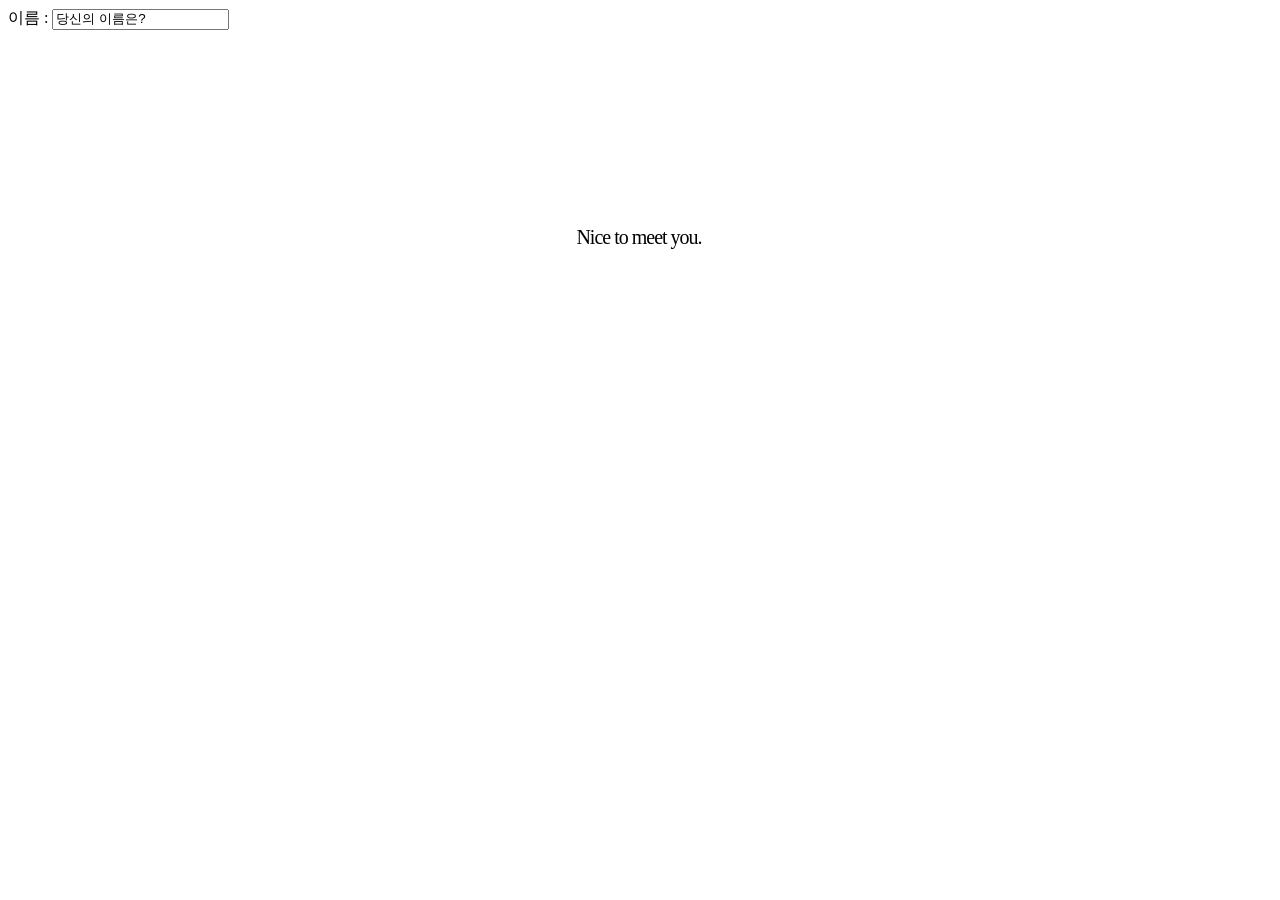
==== index.html @ ebc4fe9a "Add files via upload" ====
<!DOCTYPE html>
<meta charset="utf-8">
<html>
<head>
	<title>Nice to meet you.</title>
	<link rel="stylesheet" href="style.css" />
</head>
<body>
	<h1 id=NiceToMeetYou>Nice to meet you.</h2>
	<form name="frm" method="post" action="">
		이름 : <input type="text" value="당신의 이름은?">
	</form>
</body>
</html>
---- style.css ----
a {
    position: relative;
    width: 1440px;
    height: 1234px;

    background: #F2F2F2;
}

#NiceToMeetYou {
    position: absolute;
    width: 158px;
    height: 25px;
    left: calc(50% - 158px/2 - 1px);
    top: 212px;

    font-family: 'Lexend';
    font-style: normal;
    font-weight: 500;
    font-size: 20px;
    line-height: 25px;
    /* identical to box height */
    text-align: center;
    letter-spacing: -0.05em;

    color: #000000;
}
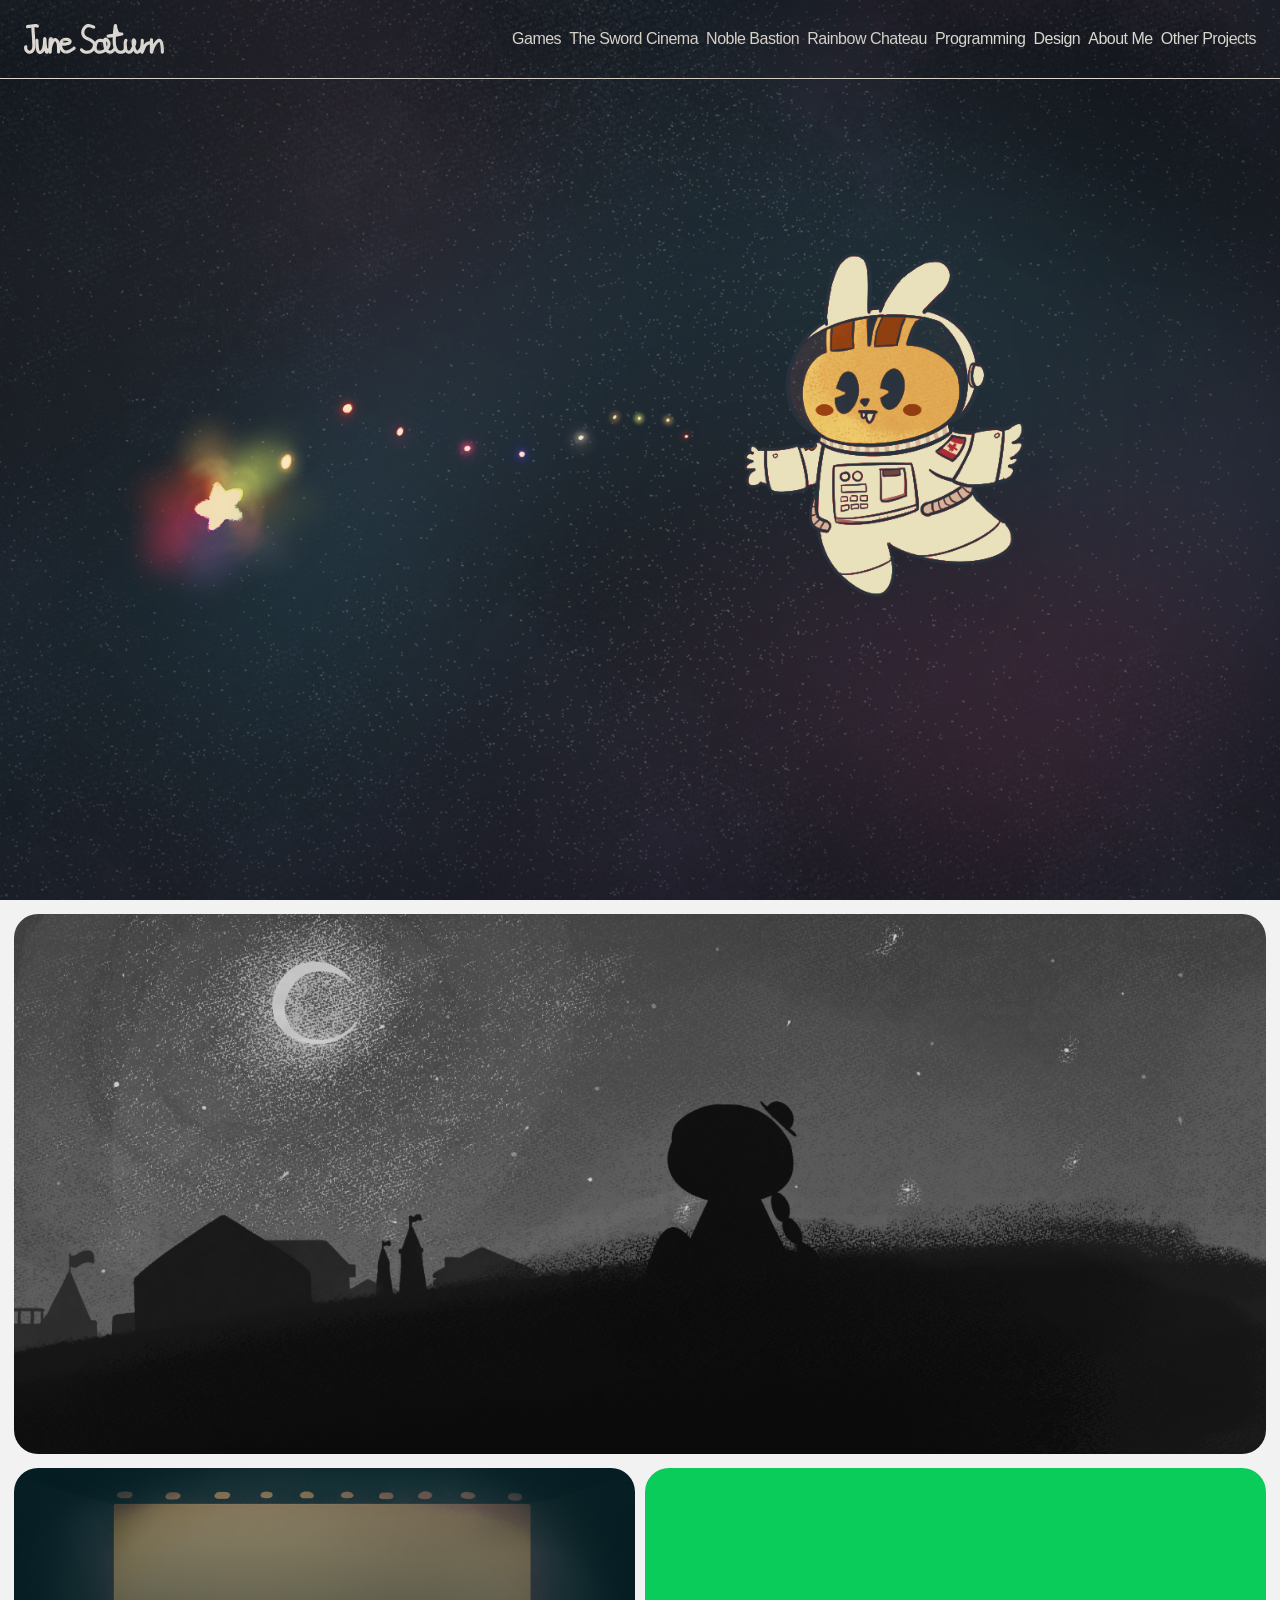
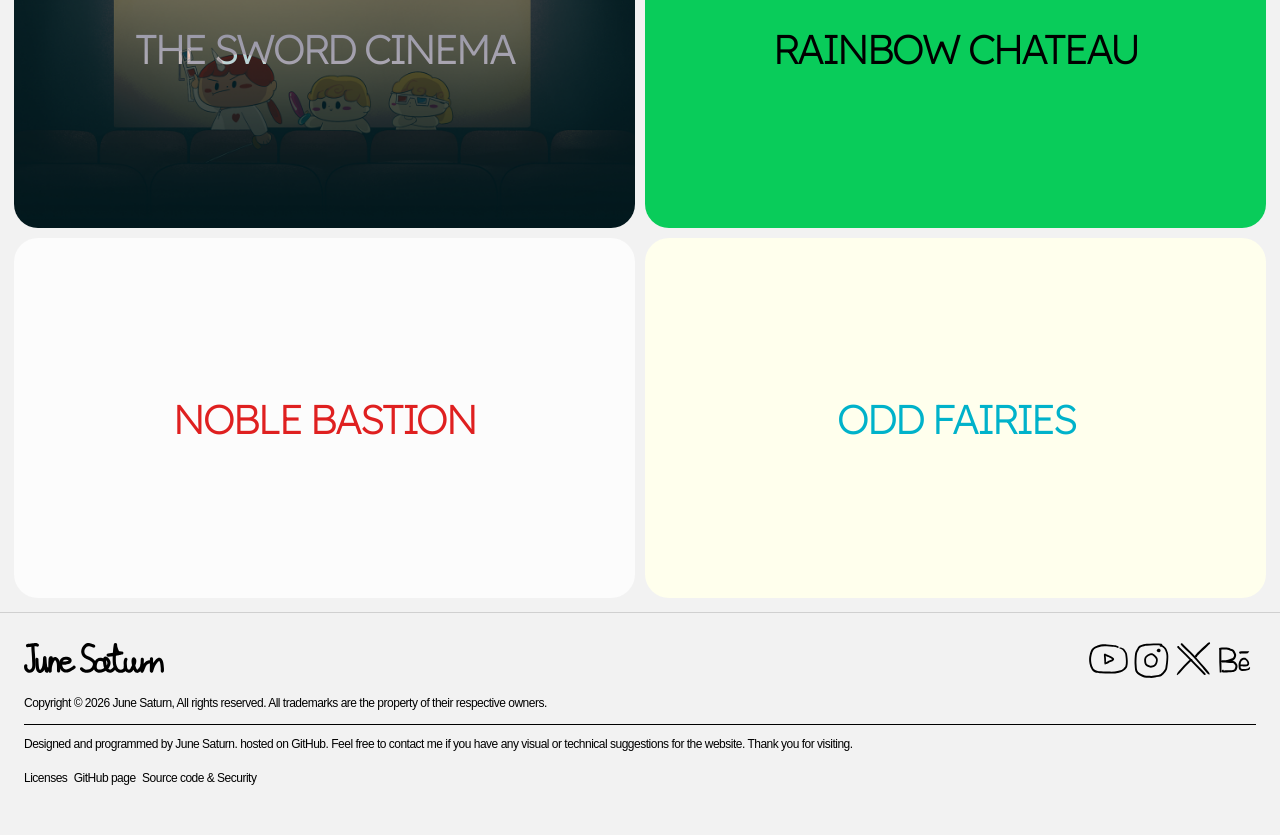
==== commit 529d71fe: "Add files via upload" ====
--- a/index.html
+++ b/index.html
@@ -1,14 +1,103 @@
 <!DOCTYPE html>
-<meta charset="utf-8">
-<html>
+<html lang="ko">
 <head>
-	<title>Nice to meet you.</title>
-	<link rel="stylesheet" href="style.css" />
+    <meta charset="UTF-8" />
+    <title>June Saturn</title>
+    <link rel="stylesheet" href="/assets/styles/core.css">
+    <link rel="stylesheet" href="/assets/styles/home.css">
+	<link rel="icon" href="/assets/images/favicons/favicon.ico" />
 </head>
 <body>
-	<h1 id=NiceToMeetYou>Nice to meet you.</h2>
-	<form name="frm" method="post" action="">
-		이름 : <input type="text" value="당신의 이름은?">
-	</form>
+    <div id="app">
+        <header :class="{ 'menu-open': isMenuOpened }">
+            <img :src="logoSrc" class="logo prime" alt="June Saturn" onclick="goToMain()">
+                <section :class="{ menu: true, active: isMenuOpened }">
+                    <nav>
+                        <div class="menu-header" v-show="isMenuOpened">
+                            <button class="close-menu back-arrow" @click="isMenuOpened = false"></button>
+                            <img :src="logoSrc" class="logo" alt="June Saturn" onclick="goToMain()">
+                        </div>
+                        <span class="games">Games</span>
+                        <span class="the-sword-cinema game">The Sword Cinema</span>
+                        <span class="noble-bastion game">Noble Bastion</span>
+                        <span class="rainbow-chateau game">Rainbow Chateau</span>
+                        <span class="programming">Programming</span>
+                        <span class="designs">Design</span>
+                        <span class="about-me" onclick="goTo('about-me')">About Me</span>
+                        <span class="other-projects">Other Projects</span>
+                        <div v-show="isMenuOpened">
+                            <p>&copy; 2026 June Saturn</p>
+                        </div>
+                    </nav>
+                </section>
+              <button class="hamburger" v-show="!isMenuOpened" @click="isMenuOpened = true">
+                  <span class="line"></span>
+                  <span class="line"></span>
+                  <span class="line"></span>
+              </button>
+        </header>
+        <section class="hero-carousel">
+            <div class="carousel-item"></div>
+            <div class="carousel-item"></div>
+        </section>
+        <div class="prime-content">
+            <div>
+            </div>
+        </div>
+        <div class="content-container">
+            <div class="content-item">
+                <div>THE SWORD CINEMA</div>
+            </div>
+            <div class="content-item">
+                <div>RAINBOW CHATEAU</div>
+            </div>
+            <div class="content-item">
+                <div>NOBLE BASTION</div>
+            </div>
+            <div class="content-item">
+                <div>ODD FAIRIES</div>
+            </div>
+        </div>
+		<footer>
+            <section>
+                <div class="logo">
+                    <img src="/assets/images/ui/logo-junesaturn-black.svg" class="logo" alt="June Saturn">
+                </div>
+                <div class="socials">
+                    <a target='_blank' href="https://youtube.com/@June-Saturn" class="link">
+                        <img class="socials-ico" src="/assets/images/ui/socials/youtube-doodle.svg" alt="YouTube"></img>
+                    </a>
+                    <a target='_blank' href="https://instagram.com/june_saturn" class="link">
+                        <img class="socials-ico" src="/assets/images/ui/socials/instagram-doodle.svg" alt="Instagram"></img>
+                    </a>
+                    <a target='_blank' href="https://x.com/JuneSaturn_" class="link">
+                        <img class="socials-ico" src="/assets/images/ui/socials/x-doodle.svg" alt="X"></img>
+                    </a>
+                    <a target='_blank' href="https://behance.net/june-saturn" class="link">
+                        <img class="socials-ico" src="/assets/images/ui/socials/behance-doodle.svg" alt="Behance"></img>
+                    </a>
+                </div>
+            </section>
+			<section>
+				<span id="txt_footer_copyright">
+					Copyright &copy; 2026 June Saturn, All rights reserved. All trademarks are the property of their respective owners.
+				</span>
+				<hr>
+			</section>
+			<section class="copy-and-lang">
+				<span id="txt_footer_instruction">
+					Designed and programmed by June Saturn. hosted on GitHub. Feel free to contact me if you have any visual or technical suggestions for the website. Thank you for visiting.
+				</span>
+				<div class="footmenu">
+					<span>Licenses</span>
+					<span>GitHub&nbsp;page</span>
+					<span>Source&nbsp;code&nbsp;&&nbsp;Security</span>
+				</div>
+			</section>
+		</footer>
+    </div>
+    <script src="/lib/vue.global.js"></script>
+    <script src="/assets/js/core.js"></script>
+    <script src="/assets/js/header.js"></script>
 </body>
 </html>
--- a/assets/styles/core.css
+++ b/assets/styles/core.css
@@ -0,0 +1,434 @@
+/*
+
+    ◻ CORE.css
+    - This file contains the core styles for the website,
+    including typography, layout, and basic UI elements.
+    It serves as the foundation for all other stylesheets
+    and ensures consistency across the entire site.
+
+    by June Saturn
+
+*/
+
+/*--------------------------------------------------------------------------------------------
+  Entire
+--------------------------------------------------------------------------------------------*/
+
+@import url('https://fonts.googleapis.com/css2?family=Lexend:wght@100..900&display=swap');
+
+@font-face {
+    font-family: "Lexend";
+    src: url("fonts/Lexend.woff2") format("woff2");
+    unicode-range: U+0020-007E;
+}
+
+@font-face {
+    font-family: "Pretendard";
+    src: url("fonts/Pretendard.woff2") format("woff2");
+    unicode-range: U+AC00-D7A3, U+1100-11FF, U+3130-318F;
+}
+
+
+:root {
+    /* Variables */
+    --white: rgb(242, 242, 242);
+    --black: rgb(0, 0, 0);
+    --default-font-size: 16px;
+
+    /* Font */
+    font-family: "Lexend", "Pretendard", sans-serif;
+    font-size: var(--default-font-size);
+    font-optical-sizing: auto;
+    font-style: normal;
+    letter-spacing: -0.5px;
+    
+    /* Other settings */
+    overflow-x: hidden;
+}
+
+* {
+    margin: 0;
+    box-sizing: border-box;
+}
+
+::selection {
+    color: var(--white);
+    background-color: var(--black);
+}
+
+hr {
+    border: none;
+    height: 1px;
+    background-color: var(--black);
+    margin: 20px 0;
+}
+
+.logo {
+    caret-color: transparent;
+    position: relative;
+}
+
+html {
+    background-color: var(--white);
+}
+
+header .logo {
+    cursor: pointer;
+    -webkit-tap-highlight-color: transparent;
+}
+
+header {
+    position: fixed;
+    z-index: 49;
+    top: 0;
+    left: 0;
+    width: 100%;
+    display: flex;
+    justify-content: space-between;
+    align-items: center;
+
+    margin: 0 auto;
+    padding: 24px;
+    border-bottom: 1px solid var(--white);
+    color: var(--white);
+    
+    mix-blend-mode: difference;
+    -webkit-font-smoothing: antialiased;
+    -moz-osx-font-smoothing: grayscale;
+    transform: translateZ(0);
+}
+
+.link {
+    text-decoration: none;
+    color: inherit;
+}
+
+.hamburger, .back-arrow {
+    display: none;
+    background: none;
+    border: none;
+
+    position: relative;
+    width: 18px;
+    height: 18px;
+    padding: 0;
+
+    cursor: pointer;
+}
+
+.hamburger .line {
+    display: block;
+    left: 0;
+    width: 100%;
+    height: 2px;
+    background-color: var(--white);
+    border-radius: 12px;
+    margin-top: 5px;
+    position: relative;
+    bottom: 4px;
+}
+
+.back-arrow::before {
+    content: '';
+    display: block;
+    position: absolute;
+    top: 50%;
+    left: 2px;
+    width: 10px;
+    height: 10px;
+    border-left: 2px solid var(--white);
+    border-bottom: 2px solid var(--white);
+    border-radius: 1px;
+    transform: translateY(-50%) rotate(45deg);
+}
+
+.back-arrow::after {
+    content: '';
+    display: block;
+    position: absolute;
+    top: 50%;
+    left: 2px;
+    width: 14px;
+    height: 2px;
+    background-color: var(--white);
+    border-radius: 12px;
+    transform: translateY(-50%);
+}
+
+/*------------------------------------------------------------------------------------------*/
+
+
+
+
+
+/*--------------------------------------------------------------------------------------------
+  Desktop
+--------------------------------------------------------------------------------------------*/
+
+/* Logo */
+.logo {
+    width: 140px;
+}
+
+/* Typography */
+h1    { font-size: 3rem;     letter-spacing: -0.5px; line-height: 1.2; font-weight: 400; } 
+h2    { font-size: 2rem;     line-height: 1.3; font-weight: 400; }
+h3    { font-size: 1.5rem;   line-height: 1.4; font-weight: 400; }
+p     { font-size: 1.125rem; line-height: 1.7; }
+small { font-size: 0.875rem; }
+
+header .menu nav span {
+    text-decoration: none;
+    cursor: pointer;
+    
+    color: var(--white);
+    margin-left: 0.5rem;
+}
+
+header .menu nav button {
+    display: none;
+}
+
+/* Main */
+main {
+    padding: 24px;
+    padding-top: 80px;
+    
+    line-height: 1.6em;
+}
+
+/* Footer */
+footer {
+    letter-spacing: -0.5px;
+    font-size: 0.75rem;
+
+    border-top: 1px solid rgb(0, 0, 0, 0.14);
+
+    padding: 24px;
+    padding-top: 30px;
+    padding-bottom: 50px;
+ 
+    margin-top: auto;
+}
+footer .logo {
+    display: inline-block;
+    padding-bottom: 10px;
+}
+footer hr {
+    border-top: 1px solid rgba(0, 0, 0, 1);
+    margin-top: 14px;
+    margin-bottom: 12px;
+}
+footer .socials {
+   float: right;
+   position: relative;
+   bottom: 4px;
+}
+footer .socials-ico {
+    width: 42px;
+    height: 42px;
+    
+    cursor: pointer;
+    -webkit-tap-highlight-color: transparent;
+}
+footer .footmenu {
+    margin-top: 20px;
+}
+footer .footmenu span {
+    margin-right: 0.4rem;
+    
+    cursor: pointer;
+}
+footer .footmenu span:hover {
+    text-decoration: underline;
+}
+footer .footmenu span:active {
+    text-decoration: none;
+    background-color: var(--black);
+    color: var(--white);
+    border-radius: 4px;
+}
+footer #txt_footer_instruction {
+    display: block;
+}
+
+/*------------------------------------------------------------------------------------------*/
+
+
+
+
+
+/*--------------------------------------------------------------------------------------------
+  Tablet
+--------------------------------------------------------------------------------------------*/
+
+@media (max-width: 1024px) {
+
+    /* Logo */
+    .logo {
+        width: 140px;
+    }
+
+    /* Typography */
+    h1    { font-size: 2.25rem;  }
+    h2    { font-size: 1.75rem;  }
+    h3    { font-size: 1.25rem;  }
+    p     { font-size: 1rem;     }
+    
+    .logo {
+        width: 110px;
+    }
+
+}
+
+/*------------------------------------------------------------------------------------------*/
+
+
+
+
+
+/*--------------------------------------------------------------------------------------------
+  Mobile
+--------------------------------------------------------------------------------------------*/
+
+@media (max-width: 768px) {
+
+    /* Logo */
+    .logo {
+        width: 90px;
+    }
+
+    /* Typography */
+    h1    { font-size: 1.75rem; }
+    h2    { font-size: 1.375rem; }
+    h3    { font-size: 1.125rem; }
+    p     { font-size: 1rem;     }
+
+    header {
+        padding-top: 18px;
+        padding-bottom: 18px;
+    }
+    header .menu {
+        background-color: rgba(244, 244, 244, 0.5);
+        backdrop-filter: blur(12px);
+        color: var(--black);
+        
+        display: none;
+        z-index: 50;
+        /* Thanks to top, left, right, width is not needed and there is no risk of the right side being cut off */
+        top: 0;
+        left: 0;
+        right: 0;
+        height: 100lvh;
+    }
+    header .menu nav {
+        flex-direction: column;
+        row-gap: 0.5em;
+    }
+    header .menu nav button {
+        display: block;
+    }
+    header .menu.active {
+        display: flex;
+    }
+    header .menu nav span {
+        color: var(--black);
+        border: 1px solid var(--black);
+        margin-left: 0;
+
+        padding: 12px;
+        border-radius: 8px;
+    }
+    header .menu nav span:hover {
+        background-color: var(--black);
+        color: var(--white);
+    }
+    header .hamburger {
+        display: inline-block;
+    }
+
+    footer {
+        padding: 24px;
+        padding-top: 24px;
+        padding-bottom: 24px;
+    }
+    footer .socials-ico {
+        width: 32px;
+        height: 32px;
+    }
+
+}
+
+/* Menu */
+.menu-open {
+    padding: 0;
+    mix-blend-mode: normal;
+    overflow: scroll;
+}
+.menu-open .logo.prime {
+    display: none;
+}
+.menu-open .menu {
+    width: 100lvw;
+    height: 100lvh;
+}
+.menu-open .menu nav {
+    display: flex;
+    flex-direction: column;
+    width: 100%;
+
+    padding: 18px;
+}
+.menu-open .menu nav .game {
+    height: 6rem;
+}
+.menu-header {
+    display: flex;
+    justify-content: space-between;
+    align-items: center;
+
+    margin-bottom: 18px;
+}
+.menu-header .back-arrow::before {
+    content: '';
+    border-left: 2px solid var(--black);
+    border-bottom: 2px solid var(--black);
+}
+
+.menu-header .back-arrow::after {
+    content: '';
+    background-color: var(--black);
+}
+
+/*------------------------------------------------------------------------------------------*/
+
+
+
+
+
+/*--------------------------------------------------------------------------------------------
+  Underscaled
+--------------------------------------------------------------------------------------------*/
+
+@media (max-width: 300px) {
+
+    footer {
+        display: flex;
+        flex-direction: column;
+        justify-content: center;
+        align-items: center;
+    }
+
+    footer .logo {
+        display: block;
+        float: center;
+    }
+
+    footer .socials {
+        display: block;
+        float: center;
+        padding-bottom: 20px;
+    }
+}
+
+/*------------------------------------------------------------------------------------------*/
--- a/assets/styles/home.css
+++ b/assets/styles/home.css
@@ -0,0 +1,125 @@
+/*
+
+    ◻ HOME.css
+    - This file contains the styles for the home page,
+    including layout, typography, and specific UI elements.
+    It builds upon the core styles defined in "core.css."
+
+    by June Saturn
+
+*/
+
+/* Carousel */
+.hero-carousel {
+  background-color: var(--black);
+  background-image: url("/assets/images/illustrations/carousel/carpentier01.png");
+  background-size: cover;
+  background-position: center;
+  background-position-x: 60%;
+  background-repeat: no-repeat;
+  background-attachment: fixed;
+
+  width: 100lvw;
+  height: 100lvh;
+}
+.carousel-item:nth-child(2) {
+  background-image: url("/assets/images/illustrations/carousel/etoile01.png");
+}
+
+/* Main */
+main {
+  padding-top: 24px;
+  padding: 12px;
+}
+
+.prime-content {
+  background-color: var(--black);
+  color: var(--white);
+  background-image: url("/assets/images/illustrations/carousel/etoile01.png");
+  background-repeat: no-repeat;
+  background-size: cover;
+  background-position: center;
+
+  display: flex;
+  width: auto;
+  height: 60lvh;
+  border-radius: 24px;
+
+  padding: 24px;
+  margin: 14px;
+}
+
+.prime-content > div {
+  color: var(--white);
+
+  display: inline;
+  text-align: center;
+
+  font-size: 2rem;
+  font-weight: 300;
+  letter-spacing: -2px;
+}
+
+.content-container {
+  display: grid;
+  grid-template-columns: repeat(2, 1fr);
+  grid-template-rows: repeat(2, 1fr);
+  column-gap: 10px;
+  row-gap: 10px;
+
+  margin: 14px;
+}
+
+.content-item {
+  display: flex;
+  flex-direction: column;
+  align-items: center;
+  justify-content: center;
+
+  width: auto;
+  height: 40lvh;
+  border-radius: 24px;
+
+  background-color: var(--black);
+  background-repeat: no-repeat;
+  background-size: cover;
+  background-position: center;
+}
+.content-item:nth-child(1) {
+  background-color: rgb(226, 59, 23);
+  background-image: url("/assets/images/games/the-sword-cinema/feature-graphic01.png");
+}
+.content-item:nth-child(2) {
+  background-color: rgb(9, 204, 90);
+}
+.content-item:nth-child(3) {
+  background-color: rgb(252, 252, 252);
+}
+.content-item:nth-child(4) {
+  background-color: rgb(255, 255, 237);
+}
+
+.content-item > div {
+  color: var(--white);
+
+  display: inline;
+  text-align: center;
+
+  font-size: 2.6rem;
+  font-weight: 300;
+  letter-spacing: -3px;
+  mix-blend-mode: normal;
+}
+.content-item:nth-child(1) > div {
+  color: var(--white);
+  mix-blend-mode: difference;
+}
+.content-item:nth-child(2) > div {
+  color: var(--black);
+}
+.content-item:nth-child(3) > div {
+  color: rgb(223, 32, 32);
+}
+.content-item:nth-child(4) > div {
+  color: rgb(0, 178, 202);
+}
